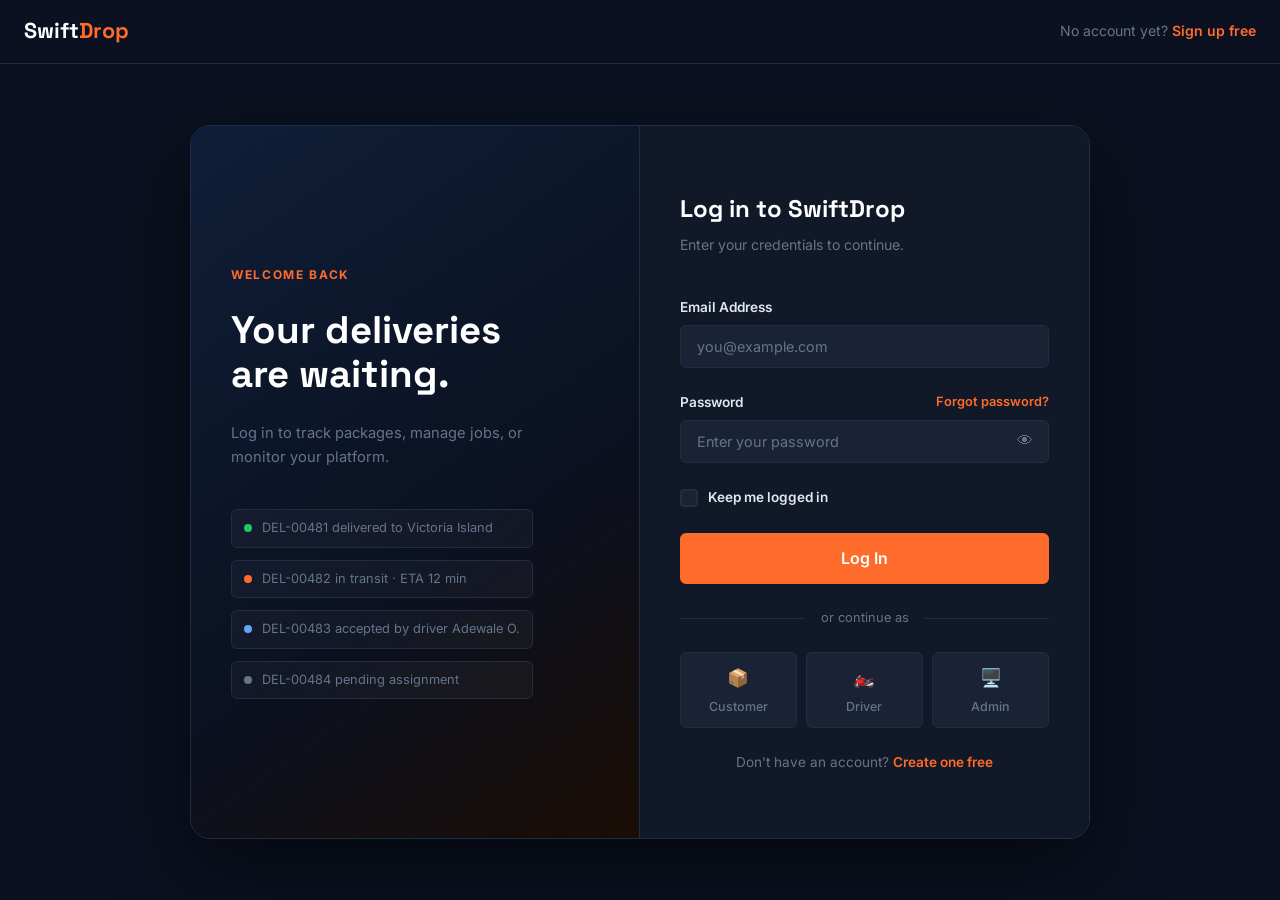
==== login.html @ 88cf41d2 "Initial commit" ====
<!DOCTYPE html>
<html lang="en">
  <head>
    <meta charset="UTF-8" />
    <meta name="viewport" content="width=device-width, initial-scale=1.0" />
    <title>Log In – SwiftDrop</title>
    <link rel="preconnect" href="https://fonts.googleapis.com" />
    <link rel="preconnect" href="https://fonts.gstatic.com" crossorigin />
    <link
      href="https://fonts.googleapis.com/css2?family=Space+Grotesk:wght@400;600;700&family=Inter:wght@400;500;600&display=swap"
      rel="stylesheet"
    />
    <link rel="stylesheet" href="css/style.css" />
    <link rel="stylesheet" href="css/auth.css" />
  </head>
  <body class="auth-page">

    <!-- ===================== HEADER ===================== -->
    <header class="auth-header">
      <a href="app.html" class="nav__logo">
        Swift<span class="accent">Drop</span>
      </a>
      <p class="auth-header__hint">
        No account yet?
        <a href="register.html" class="auth-link">Sign up free</a>
      </p>
    </header>

    <!-- ===================== MAIN ===================== -->
    <main class="auth-main">
      <div class="auth-card">

        <!-- Left panel — branding -->
        <div class="auth-card__panel auth-card__panel--brand">
          <div class="brand-panel__inner">
            <p class="brand-panel__eyebrow">Welcome back</p>
            <h1 class="brand-panel__headline">
              Your deliveries<br />are waiting.
            </h1>
            <p class="brand-panel__sub">
              Log in to track packages, manage jobs, or monitor your platform.
            </p>

            <!-- Mini status feed -->
            <ul class="status-feed" aria-hidden="true">
              <li class="status-feed__item status-feed__item--delivered">
                <span class="status-dot"></span>
                <span>DEL-00481 delivered to Victoria Island</span>
              </li>
              <li class="status-feed__item status-feed__item--transit">
                <span class="status-dot"></span>
                <span>DEL-00482 in transit · ETA 12 min</span>
              </li>
              <li class="status-feed__item status-feed__item--accepted">
                <span class="status-dot"></span>
                <span>DEL-00483 accepted by driver Adewale O.</span>
              </li>
              <li class="status-feed__item status-feed__item--pending">
                <span class="status-dot"></span>
                <span>DEL-00484 pending assignment</span>
              </li>
            </ul>
          </div>
        </div>

        <!-- Right panel — form -->
        <div class="auth-card__panel auth-card__panel--form">
          <div class="form-panel__inner">
            <h2 class="form-panel__title">Log in to SwiftDrop</h2>
            <p class="form-panel__sub">Enter your credentials to continue.</p>

            <form class="auth-form" id="login-form" novalidate>

              <div class="form-group">
                <label for="email">Email Address</label>
                <input
                  type="email"
                  id="email"
                  name="email"
                  placeholder="you@example.com"
                  autocomplete="email"
                  required
                />
                <span class="field-error" id="email-error"></span>
              </div>

              <div class="form-group">
                <div class="form-group__header">
                  <label for="password">Password</label>
                  <a href="#" class="auth-link auth-link--sm">Forgot password?</a>
                </div>
                <div class="input-wrapper">
                  <input
                    type="password"
                    id="password"
                    name="password"
                    placeholder="Enter your password"
                    autocomplete="current-password"
                    required
                  />
                  <button
                    type="button"
                    class="toggle-password"
                    aria-label="Show password"
                    data-target="password"
                  >
                    👁
                  </button>
                </div>
                <span class="field-error" id="password-error"></span>
              </div>

              <div class="form-group form-group--checkbox">
                <label class="checkbox-label">
                  <input type="checkbox" name="remember" id="remember" />
                  <span class="checkbox-custom"></span>
                  Keep me logged in
                </label>
              </div>

              <div class="form-error" id="form-error" role="alert"></div>

              <button type="submit" class="btn btn--primary btn--lg btn--full" id="submit-btn">
                Log In
              </button>

            </form>

            <div class="auth-divider">
              <span>or continue as</span>
            </div>

            <div class="role-links">
              <a href="customer/dashboard.html" class="role-link">
                <span class="role-link__icon">📦</span>
                <span>Customer</span>
              </a>
              <a href="driver/dashboard.html" class="role-link">
                <span class="role-link__icon">🏍️</span>
                <span>Driver</span>
              </a>
              <a href="admin/dashboard.html" class="role-link">
                <span class="role-link__icon">🖥️</span>
                <span>Admin</span>
              </a>
            </div>

            <p class="form-panel__footer">
              Don't have an account?
              <a href="register.html" class="auth-link">Create one free</a>
            </p>
          </div>
        </div>

      </div>
    </main>

    <script>
      // ---- Toggle password visibility ----
      document.querySelectorAll(".toggle-password").forEach((btn) => {
        btn.addEventListener("click", () => {
          const input = document.getElementById(btn.dataset.target);
          const isText = input.type === "text";
          input.type = isText ? "password" : "text";
          btn.textContent = isText ? "👁" : "🙈";
          btn.setAttribute("aria-label", isText ? "Show password" : "Hide password");
        });
      });

      // ---- Basic front-end validation ----
      const form = document.getElementById("login-form");
      const emailInput = document.getElementById("email");
      const passwordInput = document.getElementById("password");
      const emailError = document.getElementById("email-error");
      const passwordError = document.getElementById("password-error");
      const formError = document.getElementById("form-error");
      const submitBtn = document.getElementById("submit-btn");

      function showError(el, msg) {
        el.textContent = msg;
        el.style.display = "block";
      }

      function clearError(el) {
        el.textContent = "";
        el.style.display = "none";
      }

      emailInput.addEventListener("input", () => clearError(emailError));
      passwordInput.addEventListener("input", () => clearError(passwordError));

      form.addEventListener("submit", (e) => {
        e.preventDefault();
        let valid = true;

        clearError(emailError);
        clearError(passwordError);
        clearError(formError);

        const emailVal = emailInput.value.trim();
        const passwordVal = passwordInput.value;

        // Email check
        const emailRegex = /^[^\s@]+@[^\s@]+\.[^\s@]+$/;
        if (!emailVal) {
          showError(emailError, "Email is required.");
          valid = false;
        } else if (!emailRegex.test(emailVal)) {
          showError(emailError, "Enter a valid email address.");
          valid = false;
        }

        // Password check
        if (!passwordVal) {
          showError(passwordError, "Password is required.");
          valid = false;
        } else if (passwordVal.length < 6) {
          showError(passwordError, "Password must be at least 6 characters.");
          valid = false;
        }

        if (!valid) return;

        // Simulate API call (replace with real fetch to /api/auth/login later)
        submitBtn.disabled = true;
        submitBtn.textContent = "Logging in…";

        setTimeout(() => {
          // Placeholder: show success or error
          formError.style.color = "#22c55e";
          formError.textContent = "✓ Login successful! Redirecting…";
          formError.style.display = "block";

          // In Phase 4 this will redirect based on user role from JWT
          // e.g. window.location.href = 'customer/dashboard.html'
          setTimeout(() => {
            submitBtn.disabled = false;
            submitBtn.textContent = "Log In";
            formError.style.display = "none";
          }, 2000);
        }, 1200);
      });
    </script>

  </body>
</html>
---- css/style.css ----
/* ============================================================
   SWIFTDROP — style.css
   Design tokens: dark navy base, electric orange accent
   Fonts: Space Grotesk (display) + Inter (body)
   ============================================================ */

/* ---------- RESET & BASE ---------- */
*, *::before, *::after {
  box-sizing: border-box;
  margin: 0;
  padding: 0;
}

:root {
  /* Colors */
  --color-bg:        #0B1120;
  --color-surface:   #111827;
  --color-surface-2: #1a2336;
  --color-border:    #1f2d45;
  --color-accent:    #FF6B2B;
  --color-accent-dim:#FF6B2B22;
  --color-text:      #e2e8f0;
  --color-muted:     #64748b;
  --color-white:     #ffffff;

  /* Typography */
  --font-display: 'Space Grotesk', sans-serif;
  --font-body:    'Inter', sans-serif;

  /* Spacing scale */
  --space-xs:  0.5rem;
  --space-sm:  1rem;
  --space-md:  1.5rem;
  --space-lg:  2.5rem;
  --space-xl:  4rem;
  --space-2xl: 6rem;

  /* Radii */
  --radius-sm: 6px;
  --radius-md: 12px;
  --radius-lg: 20px;

  /* Transitions */
  --transition: 0.2s ease;
}

html {
  scroll-behavior: smooth;
}

body {
  background-color: var(--color-bg);
  color: var(--color-text);
  font-family: var(--font-body);
  font-size: 1rem;
  line-height: 1.6;
  -webkit-font-smoothing: antialiased;
}

img { display: block; max-width: 100%; }
a { text-decoration: none; color: inherit; }
ul, ol { list-style: none; }

/* ---------- UTILITIES ---------- */
.container {
  max-width: 1160px;
  margin: 0 auto;
  padding: 0 var(--space-md);
}

.accent {
  color: var(--color-accent);
}

/* ---------- BUTTONS ---------- */
.btn {
  display: inline-flex;
  align-items: center;
  justify-content: center;
  gap: 0.5rem;
  font-family: var(--font-body);
  font-size: 0.9rem;
  font-weight: 600;
  padding: 0.6rem 1.25rem;
  border-radius: var(--radius-sm);
  border: 2px solid transparent;
  cursor: pointer;
  transition: background var(--transition), color var(--transition), border-color var(--transition), transform var(--transition);
}

.btn--primary {
  background: var(--color-accent);
  color: var(--color-white);
  border-color: var(--color-accent);
}
.btn--primary:hover {
  background: #e85b1f;
  border-color: #e85b1f;
  transform: translateY(-1px);
}

.btn--ghost {
  background: transparent;
  color: var(--color-text);
  border-color: transparent;
}
.btn--ghost:hover {
  color: var(--color-accent);
}

.btn--outline {
  background: transparent;
  color: var(--color-accent);
  border-color: var(--color-accent);
}
.btn--outline:hover {
  background: var(--color-accent-dim);
  transform: translateY(-1px);
}

.btn--lg {
  font-size: 1rem;
  padding: 0.85rem 1.75rem;
}

.btn--full {
  width: 100%;
}

/* ---------- SECTION SHARED ---------- */
.section__eyebrow {
  font-size: 0.78rem;
  font-weight: 600;
  letter-spacing: 0.12em;
  text-transform: uppercase;
  color: var(--color-accent);
  margin-bottom: var(--space-xs);
}

.section__title {
  font-family: var(--font-display);
  font-size: clamp(1.75rem, 3vw, 2.5rem);
  font-weight: 700;
  color: var(--color-white);
  line-height: 1.2;
  margin-bottom: var(--space-sm);
}

.section__subtitle {
  color: var(--color-muted);
  font-size: 1.05rem;
  max-width: 560px;
  margin-bottom: var(--space-lg);
}

/* ============================================================
   HEADER
   ============================================================ */
.site-header {
  position: sticky;
  top: 0;
  z-index: 100;
  background: rgba(11, 17, 32, 0.9);
  backdrop-filter: blur(12px);
  border-bottom: 1px solid var(--color-border);
}

.nav {
  display: flex;
  align-items: center;
  justify-content: space-between;
  height: 68px;
  gap: var(--space-md);
}

.nav__logo {
  font-family: var(--font-display);
  font-size: 1.35rem;
  font-weight: 700;
  color: var(--color-white);
  flex-shrink: 0;
}

.nav__links {
  display: flex;
  gap: var(--space-md);
}

.nav__links a {
  font-size: 0.9rem;
  font-weight: 500;
  color: var(--color-muted);
  transition: color var(--transition);
}
.nav__links a:hover {
  color: var(--color-text);
}

.nav__actions {
  display: flex;
  align-items: center;
  gap: var(--space-xs);
  flex-shrink: 0;
}

/* ============================================================
   HERO
   ============================================================ */
.hero {
  padding: var(--space-2xl) 0;
  overflow: hidden;
}

.hero__inner {
  display: grid;
  grid-template-columns: 1fr 1fr;
  gap: var(--space-xl);
  align-items: center;
}

.hero__eyebrow {
  font-size: 0.78rem;
  font-weight: 600;
  letter-spacing: 0.12em;
  text-transform: uppercase;
  color: var(--color-accent);
  margin-bottom: var(--space-sm);
}

.hero__headline {
  font-family: var(--font-display);
  font-size: clamp(2.25rem, 4.5vw, 3.5rem);
  font-weight: 700;
  line-height: 1.1;
  color: var(--color-white);
  margin-bottom: var(--space-md);
}

.hero__subtext {
  font-size: 1.05rem;
  color: var(--color-muted);
  max-width: 480px;
  margin-bottom: var(--space-lg);
  line-height: 1.7;
}

.hero__ctas {
  display: flex;
  gap: var(--space-sm);
  flex-wrap: wrap;
}

/* ---------- Delivery Card ---------- */
.hero__card {
  display: flex;
  justify-content: center;
}

.delivery-card {
  background: var(--color-surface);
  border: 1px solid var(--color-border);
  border-radius: var(--radius-lg);
  padding: var(--space-md);
  width: 100%;
  max-width: 360px;
  box-shadow: 0 24px 60px rgba(0,0,0,0.4);
}

.delivery-card__header {
  display: flex;
  align-items: center;
  justify-content: space-between;
  margin-bottom: var(--space-md);
}

.delivery-card__id {
  font-family: var(--font-display);
  font-size: 0.85rem;
  font-weight: 600;
  color: var(--color-muted);
  letter-spacing: 0.05em;
}

.delivery-card__status {
  font-size: 0.72rem;
  font-weight: 700;
  letter-spacing: 0.08em;
  padding: 0.3rem 0.7rem;
  border-radius: 999px;
  border: 1px solid;
  transition: color 0.4s, background 0.4s, border-color 0.4s;
}

.delivery-card__route {
  display: flex;
  flex-direction: column;
  gap: 0;
  margin-bottom: var(--space-md);
}

.route__point {
  display: flex;
  align-items: flex-start;
  gap: var(--space-sm);
}

.route__dot {
  width: 12px;
  height: 12px;
  border-radius: 50%;
  flex-shrink: 0;
  margin-top: 4px;
}
.route__dot--pickup { background: var(--color-accent); }
.route__dot--drop   { background: #22c55e; }

.route__line {
  width: 2px;
  height: 24px;
  background: var(--color-border);
  margin-left: 5px;
}

.route__label {
  font-size: 0.72rem;
  color: var(--color-muted);
  text-transform: uppercase;
  letter-spacing: 0.06em;
  font-weight: 600;
}

.route__address {
  font-size: 0.9rem;
  color: var(--color-text);
  font-weight: 500;
}

.delivery-card__footer {
  display: flex;
  align-items: center;
  justify-content: space-between;
  margin-bottom: var(--space-md);
  padding-top: var(--space-sm);
  border-top: 1px solid var(--color-border);
}

.delivery-card__driver {
  display: flex;
  align-items: center;
  gap: var(--space-sm);
}

.driver-avatar {
  width: 36px;
  height: 36px;
  border-radius: 50%;
  background: var(--color-accent);
  color: var(--color-white);
  font-size: 0.75rem;
  font-weight: 700;
  display: flex;
  align-items: center;
  justify-content: center;
  flex-shrink: 0;
}

.driver-name {
  font-size: 0.88rem;
  font-weight: 600;
  color: var(--color-text);
}
.driver-vehicle {
  font-size: 0.75rem;
  color: var(--color-muted);
}

.delivery-card__eta { text-align: right; }
.eta-label {
  font-size: 0.72rem;
  color: var(--color-muted);
  text-transform: uppercase;
  letter-spacing: 0.06em;
}
.eta-time {
  font-family: var(--font-display);
  font-size: 1.25rem;
  font-weight: 700;
  color: var(--color-accent);
}

/* Progress bar */
.progress-track {
  height: 4px;
  background: var(--color-border);
  border-radius: 999px;
  overflow: hidden;
  margin-bottom: 0.6rem;
}

.progress-fill {
  height: 100%;
  width: 5%;
  border-radius: 999px;
  transition: width 0.6s ease, background 0.4s;
}

.progress-steps {
  display: flex;
  justify-content: space-between;
}

.step {
  font-size: 0.62rem;
  color: var(--color-muted);
  transition: color 0.3s;
}
.step--active { color: var(--color-accent); font-weight: 700; }
.step--done   { color: var(--color-text); }

/* ============================================================
   HOW IT WORKS
   ============================================================ */
.how-it-works {
  padding: var(--space-2xl) 0;
  background: var(--color-surface);
  border-top: 1px solid var(--color-border);
  border-bottom: 1px solid var(--color-border);
}

.how-grid {
  display: grid;
  grid-template-columns: repeat(3, 1fr);
  gap: var(--space-md);
}

.how-card {
  background: var(--color-surface-2);
  border: 1px solid var(--color-border);
  border-radius: var(--radius-md);
  padding: var(--space-lg) var(--space-md);
  position: relative;
}

.how-card--featured {
  border-color: var(--color-accent);
  box-shadow: 0 0 32px rgba(255, 107, 43, 0.12);
}

.how-card__number {
  font-family: var(--font-display);
  font-size: 0.78rem;
  font-weight: 700;
  letter-spacing: 0.1em;
  color: var(--color-accent);
  margin-bottom: var(--space-sm);
}

.how-card__icon {
  font-size: 2rem;
  margin-bottom: var(--space-sm);
}

.how-card__title {
  font-family: var(--font-display);
  font-size: 1.2rem;
  font-weight: 700;
  color: var(--color-white);
  margin-bottom: var(--space-sm);
}

.how-card__steps {
  list-style: decimal;
  padding-left: 1.2rem;
  display: flex;
  flex-direction: column;
  gap: 0.5rem;
}

.how-card__steps li {
  font-size: 0.9rem;
  color: var(--color-muted);
  line-height: 1.5;
}

/* ============================================================
   FEATURES
   ============================================================ */
.features {
  padding: var(--space-2xl) 0;
}

.features-grid {
  display: grid;
  grid-template-columns: repeat(3, 1fr);
  gap: var(--space-md);
}

.feature-card {
  background: var(--color-surface);
  border: 1px solid var(--color-border);
  border-radius: var(--radius-md);
  padding: var(--space-md);
  transition: border-color var(--transition), transform var(--transition);
}

.feature-card:hover {
  border-color: var(--color-accent);
  transform: translateY(-3px);
}

.feature-card__icon {
  font-size: 1.75rem;
  margin-bottom: var(--space-sm);
}

.feature-card__title {
  font-family: var(--font-display);
  font-size: 1rem;
  font-weight: 700;
  color: var(--color-white);
  margin-bottom: 0.5rem;
}

.feature-card__desc {
  font-size: 0.88rem;
  color: var(--color-muted);
  line-height: 1.65;
}

/* ============================================================
   CONTACT
   ============================================================ */
.contact {
  padding: var(--space-2xl) 0;
  background: var(--color-surface);
  border-top: 1px solid var(--color-border);
  border-bottom: 1px solid var(--color-border);
}

.contact__inner {
  display: grid;
  grid-template-columns: 1fr 1fr;
  gap: var(--space-xl);
  align-items: start;
}

.contact__details {
  display: flex;
  flex-direction: column;
  gap: var(--space-xs);
  margin-top: var(--space-md);
}

.contact__details li {
  font-size: 0.95rem;
  color: var(--color-muted);
}

/* ---------- Form ---------- */
.contact__form {
  display: flex;
  flex-direction: column;
  gap: var(--space-md);
}

.form-group {
  display: flex;
  flex-direction: column;
  gap: 0.4rem;
}

.form-group label {
  font-size: 0.85rem;
  font-weight: 600;
  color: var(--color-text);
}

.form-group input,
.form-group textarea {
  background: var(--color-surface-2);
  border: 1px solid var(--color-border);
  border-radius: var(--radius-sm);
  color: var(--color-text);
  font-family: var(--font-body);
  font-size: 0.9rem;
  padding: 0.75rem 1rem;
  outline: none;
  transition: border-color var(--transition);
  resize: vertical;
}

.form-group input::placeholder,
.form-group textarea::placeholder {
  color: var(--color-muted);
}

.form-group input:focus,
.form-group textarea:focus {
  border-color: var(--color-accent);
}

/* ============================================================
   FOOTER
   ============================================================ */
.site-footer {
  padding: var(--space-xl) 0 0;
  border-top: 1px solid var(--color-border);
}

.footer__inner {
  display: grid;
  grid-template-columns: 1fr 2fr;
  gap: var(--space-xl);
  padding-bottom: var(--space-xl);
}

.footer__tagline {
  font-size: 0.88rem;
  color: var(--color-muted);
  margin-top: var(--space-xs);
  max-width: 220px;
}

.footer__nav {
  display: grid;
  grid-template-columns: repeat(3, 1fr);
  gap: var(--space-md);
}

.footer__col h4 {
  font-family: var(--font-display);
  font-size: 0.85rem;
  font-weight: 700;
  color: var(--color-white);
  margin-bottom: var(--space-sm);
  text-transform: uppercase;
  letter-spacing: 0.05em;
}

.footer__col ul {
  display: flex;
  flex-direction: column;
  gap: 0.5rem;
}

.footer__col a {
  font-size: 0.88rem;
  color: var(--color-muted);
  transition: color var(--transition);
}
.footer__col a:hover { color: var(--color-text); }

.footer__bottom {
  border-top: 1px solid var(--color-border);
  padding: var(--space-sm) 0;
  text-align: center;
}

.footer__bottom p {
  font-size: 0.82rem;
  color: var(--color-muted);
}

/* ============================================================
   RESPONSIVE — TABLET
   ============================================================ */
@media (max-width: 900px) {
  .hero__inner {
    grid-template-columns: 1fr;
    text-align: center;
  }
  .hero__subtext { max-width: 100%; }
  .hero__ctas { justify-content: center; }
  .hero__card { display: none; }

  .how-grid,
  .features-grid {
    grid-template-columns: 1fr 1fr;
  }

  .contact__inner {
    grid-template-columns: 1fr;
  }

  .footer__inner {
    grid-template-columns: 1fr;
    gap: var(--space-lg);
  }
}

/* ============================================================
   RESPONSIVE — MOBILE
   ============================================================ */
@media (max-width: 600px) {
  .nav__links { display: none; }

  .how-grid,
  .features-grid {
    grid-template-columns: 1fr;
  }

  .footer__nav {
    grid-template-columns: 1fr 1fr;
  }

  .hero__headline { font-size: 2rem; }
}

/* ============================================================
   REDUCED MOTION
   ============================================================ */
@media (prefers-reduced-motion: reduce) {
  *, *::before, *::after {
    transition-duration: 0.01ms !important;
    animation-duration: 0.01ms !important;
  }
}
---- css/auth.css ----
/* ============================================================
   SWIFTDROP — auth.css
   Styles for login.html and register.html
   ============================================================ */

/* ---------- AUTH PAGE LAYOUT ---------- */
.auth-page {
  min-height: 100vh;
  display: flex;
  flex-direction: column;
}

/* ---------- AUTH HEADER ---------- */
.auth-header {
  display: flex;
  align-items: center;
  justify-content: space-between;
  padding: 0 var(--space-md);
  height: 64px;
  border-bottom: 1px solid var(--color-border);
  flex-shrink: 0;
}

.auth-header__hint {
  font-size: 0.88rem;
  color: var(--color-muted);
}

/* ---------- AUTH MAIN ---------- */
.auth-main {
  flex: 1;
  display: flex;
  align-items: center;
  justify-content: center;
  padding: var(--space-lg) var(--space-md);
}

/* ---------- AUTH CARD (two-panel layout) ---------- */
.auth-card {
  display: grid;
  grid-template-columns: 1fr 1fr;
  width: 100%;
  max-width: 900px;
  min-height: 580px;
  border-radius: var(--radius-lg);
  overflow: hidden;
  border: 1px solid var(--color-border);
  box-shadow: 0 32px 80px rgba(0, 0, 0, 0.5);
}

/* ---------- BRAND PANEL (left) ---------- */
.auth-card__panel--brand {
  background: linear-gradient(
    145deg,
    #0f1e38 0%,
    #0B1120 60%,
    #1a0d05 100%
  );
  border-right: 1px solid var(--color-border);
  display: flex;
  align-items: center;
  padding: var(--space-xl) var(--space-lg);
}

.brand-panel__inner {
  display: flex;
  flex-direction: column;
  gap: var(--space-md);
}

.brand-panel__eyebrow {
  font-size: 0.75rem;
  font-weight: 700;
  letter-spacing: 0.14em;
  text-transform: uppercase;
  color: var(--color-accent);
}

.brand-panel__headline {
  font-family: var(--font-display);
  font-size: clamp(1.75rem, 3vw, 2.4rem);
  font-weight: 700;
  color: var(--color-white);
  line-height: 1.15;
}

.brand-panel__sub {
  font-size: 0.92rem;
  color: var(--color-muted);
  line-height: 1.65;
  max-width: 300px;
}

/* ---------- Status feed (login page) ---------- */
.status-feed {
  display: flex;
  flex-direction: column;
  gap: 0.75rem;
  margin-top: var(--space-sm);
}

.status-feed__item {
  display: flex;
  align-items: center;
  gap: 0.6rem;
  font-size: 0.8rem;
  color: var(--color-muted);
  background: rgba(255,255,255,0.03);
  border: 1px solid var(--color-border);
  border-radius: var(--radius-sm);
  padding: 0.5rem 0.75rem;
}

.status-dot {
  width: 8px;
  height: 8px;
  border-radius: 50%;
  flex-shrink: 0;
}

.status-feed__item--delivered .status-dot { background: #22c55e; }
.status-feed__item--transit  .status-dot  { background: var(--color-accent); }
.status-feed__item--accepted .status-dot  { background: #60a5fa; }
.status-feed__item--pending  .status-dot  { background: var(--color-muted); }

/* ---------- Benefit list (register page) ---------- */
.benefit-list {
  display: flex;
  flex-direction: column;
  gap: var(--space-md);
  margin-top: var(--space-sm);
}

.benefit-item {
  display: flex;
  align-items: flex-start;
  gap: var(--space-sm);
}

.benefit-icon {
  font-size: 1.4rem;
  flex-shrink: 0;
  margin-top: 2px;
}

.benefit-item strong {
  display: block;
  font-size: 0.9rem;
  font-weight: 600;
  color: var(--color-white);
  margin-bottom: 0.2rem;
}

.benefit-item p {
  font-size: 0.82rem;
  color: var(--color-muted);
  line-height: 1.5;
}

/* ---------- FORM PANEL (right) ---------- */
.auth-card__panel--form {
  background: var(--color-surface);
  display: flex;
  align-items: center;
  padding: var(--space-xl) var(--space-lg);
  overflow-y: auto;
}

.form-panel__inner {
  width: 100%;
  max-width: 380px;
  margin: 0 auto;
}

.form-panel__title {
  font-family: var(--font-display);
  font-size: 1.5rem;
  font-weight: 700;
  color: var(--color-white);
  margin-bottom: 0.35rem;
}

.form-panel__sub {
  font-size: 0.88rem;
  color: var(--color-muted);
  margin-bottom: var(--space-lg);
}

.form-panel__footer {
  font-size: 0.85rem;
  color: var(--color-muted);
  text-align: center;
  margin-top: var(--space-md);
}

/* ---------- AUTH FORM ---------- */
.auth-form {
  display: flex;
  flex-direction: column;
  gap: var(--space-md);
}

.form-group {
  display: flex;
  flex-direction: column;
  gap: 0.4rem;
}

.form-group__header {
  display: flex;
  align-items: center;
  justify-content: space-between;
}

.form-group label {
  font-size: 0.85rem;
  font-weight: 600;
  color: var(--color-text);
}

.form-group input,
.form-group select,
.form-group textarea {
  background: var(--color-surface-2);
  border: 1px solid var(--color-border);
  border-radius: var(--radius-sm);
  color: var(--color-text);
  font-family: var(--font-body);
  font-size: 0.9rem;
  padding: 0.75rem 1rem;
  outline: none;
  transition: border-color var(--transition), box-shadow var(--transition);
  width: 100%;
}

.form-group input::placeholder { color: var(--color-muted); }

.form-group input:focus,
.form-group select:focus {
  border-color: var(--color-accent);
  box-shadow: 0 0 0 3px rgba(255, 107, 43, 0.12);
}

/* Select arrow */
.form-group select {
  appearance: none;
  background-image: url("data:image/svg+xml,%3Csvg xmlns='http://www.w3.org/2000/svg' width='12' height='12' viewBox='0 0 12 12'%3E%3Cpath fill='%2364748b' d='M6 8L1 3h10z'/%3E%3C/svg%3E");
  background-repeat: no-repeat;
  background-position: right 1rem center;
  cursor: pointer;
}

/* Input with toggle button */
.input-wrapper {
  position: relative;
  display: flex;
  align-items: center;
}

.input-wrapper input {
  padding-right: 3rem;
}

.toggle-password {
  position: absolute;
  right: 0.75rem;
  background: none;
  border: none;
  cursor: pointer;
  font-size: 1rem;
  color: var(--color-muted);
  padding: 0.25rem;
  line-height: 1;
  transition: color var(--transition);
}
.toggle-password:hover { color: var(--color-text); }

/* ---------- FIELD ERRORS ---------- */
.field-error {
  font-size: 0.78rem;
  color: #ef4444;
  display: none;
}

/* ---------- FORM-LEVEL ERROR / SUCCESS ---------- */
.form-error {
  font-size: 0.85rem;
  color: #ef4444;
  padding: 0.65rem 1rem;
  border-radius: var(--radius-sm);
  background: rgba(239, 68, 68, 0.08);
  border: 1px solid rgba(239, 68, 68, 0.2);
  display: none;
}

/* ---------- CHECKBOX ---------- */
.form-group--checkbox {
  flex-direction: column;
  gap: 0.3rem;
}

.checkbox-label {
  display: flex;
  align-items: center;
  gap: 0.6rem;
  font-size: 0.85rem;
  color: var(--color-muted);
  cursor: pointer;
  user-select: none;
}

.checkbox-label input[type="checkbox"] {
  position: absolute;
  opacity: 0;
  width: 0;
  height: 0;
}

.checkbox-custom {
  width: 18px;
  height: 18px;
  border: 2px solid var(--color-border);
  border-radius: 4px;
  background: var(--color-surface-2);
  flex-shrink: 0;
  display: flex;
  align-items: center;
  justify-content: center;
  transition: background var(--transition), border-color var(--transition);
}

.checkbox-label input[type="checkbox"]:checked + .checkbox-custom {
  background: var(--color-accent);
  border-color: var(--color-accent);
}

.checkbox-label input[type="checkbox"]:checked + .checkbox-custom::after {
  content: "✓";
  color: white;
  font-size: 0.7rem;
  font-weight: 700;
}

/* ---------- PASSWORD STRENGTH ---------- */
.password-strength {
  height: 3px;
  background: var(--color-border);
  border-radius: 999px;
  overflow: hidden;
  margin-top: 0.25rem;
}

.strength-fill {
  height: 100%;
  width: 0%;
  border-radius: 999px;
  transition: width 0.3s ease, background 0.3s;
}

.strength-label {
  font-size: 0.75rem;
  font-weight: 600;
  margin-top: 0.2rem;
  min-height: 1rem;
}

/* ---------- ROLE SELECTOR ---------- */
.role-selector {
  display: grid;
  grid-template-columns: 1fr 1fr;
  gap: 0.75rem;
}

.role-option input[type="radio"] {
  position: absolute;
  opacity: 0;
  width: 0;
  height: 0;
}

.role-option__card {
  display: flex;
  flex-direction: column;
  align-items: center;
  gap: 0.3rem;
  padding: 0.9rem var(--space-sm);
  border: 2px solid var(--color-border);
  border-radius: var(--radius-md);
  cursor: pointer;
  background: var(--color-surface-2);
  transition: border-color var(--transition), background var(--transition);
  text-align: center;
}

.role-option input[type="radio"]:checked + .role-option__card {
  border-color: var(--color-accent);
  background: var(--color-accent-dim);
}

.role-option__icon { font-size: 1.5rem; }
.role-option__label {
  font-size: 0.85rem;
  font-weight: 700;
  color: var(--color-white);
}
.role-option__desc {
  font-size: 0.72rem;
  color: var(--color-muted);
}

/* ---------- AUTH DIVIDER ---------- */
.auth-divider {
  display: flex;
  align-items: center;
  gap: var(--space-sm);
  margin: var(--space-md) 0;
  color: var(--color-muted);
  font-size: 0.8rem;
}
.auth-divider::before,
.auth-divider::after {
  content: "";
  flex: 1;
  height: 1px;
  background: var(--color-border);
}

/* ---------- ROLE QUICK LINKS (login page) ---------- */
.role-links {
  display: grid;
  grid-template-columns: repeat(3, 1fr);
  gap: 0.6rem;
  margin-bottom: var(--space-md);
}

.role-link {
  display: flex;
  flex-direction: column;
  align-items: center;
  gap: 0.3rem;
  padding: 0.65rem 0.5rem;
  border: 1px solid var(--color-border);
  border-radius: var(--radius-sm);
  background: var(--color-surface-2);
  font-size: 0.78rem;
  color: var(--color-muted);
  font-weight: 500;
  transition: border-color var(--transition), color var(--transition);
}
.role-link:hover {
  border-color: var(--color-accent);
  color: var(--color-text);
}

.role-link__icon { font-size: 1.1rem; }

/* ---------- AUTH LINK ---------- */
.auth-link {
  color: var(--color-accent);
  font-weight: 600;
  transition: opacity var(--transition);
}
.auth-link:hover { opacity: 0.8; }
.auth-link--sm { font-size: 0.8rem; }

/* ============================================================
   RESPONSIVE
   ============================================================ */
@media (max-width: 720px) {
  .auth-card {
    grid-template-columns: 1fr;
    max-width: 480px;
    min-height: unset;
  }

  .auth-card__panel--brand {
    border-right: none;
    border-bottom: 1px solid var(--color-border);
    padding: var(--space-lg) var(--space-md);
  }

  /* Hide status feed and benefit list on small screens to save space */
  .status-feed,
  .benefit-list {
    display: none;
  }

  .brand-panel__headline { font-size: 1.6rem; }

  .auth-card__panel--form {
    padding: var(--space-lg) var(--space-md);
  }
}

@media (max-width: 480px) {
  .auth-main { padding: var(--space-sm); }

  .role-selector { grid-template-columns: 1fr 1fr; }

  .auth-header { padding: 0 var(--space-sm); }
}
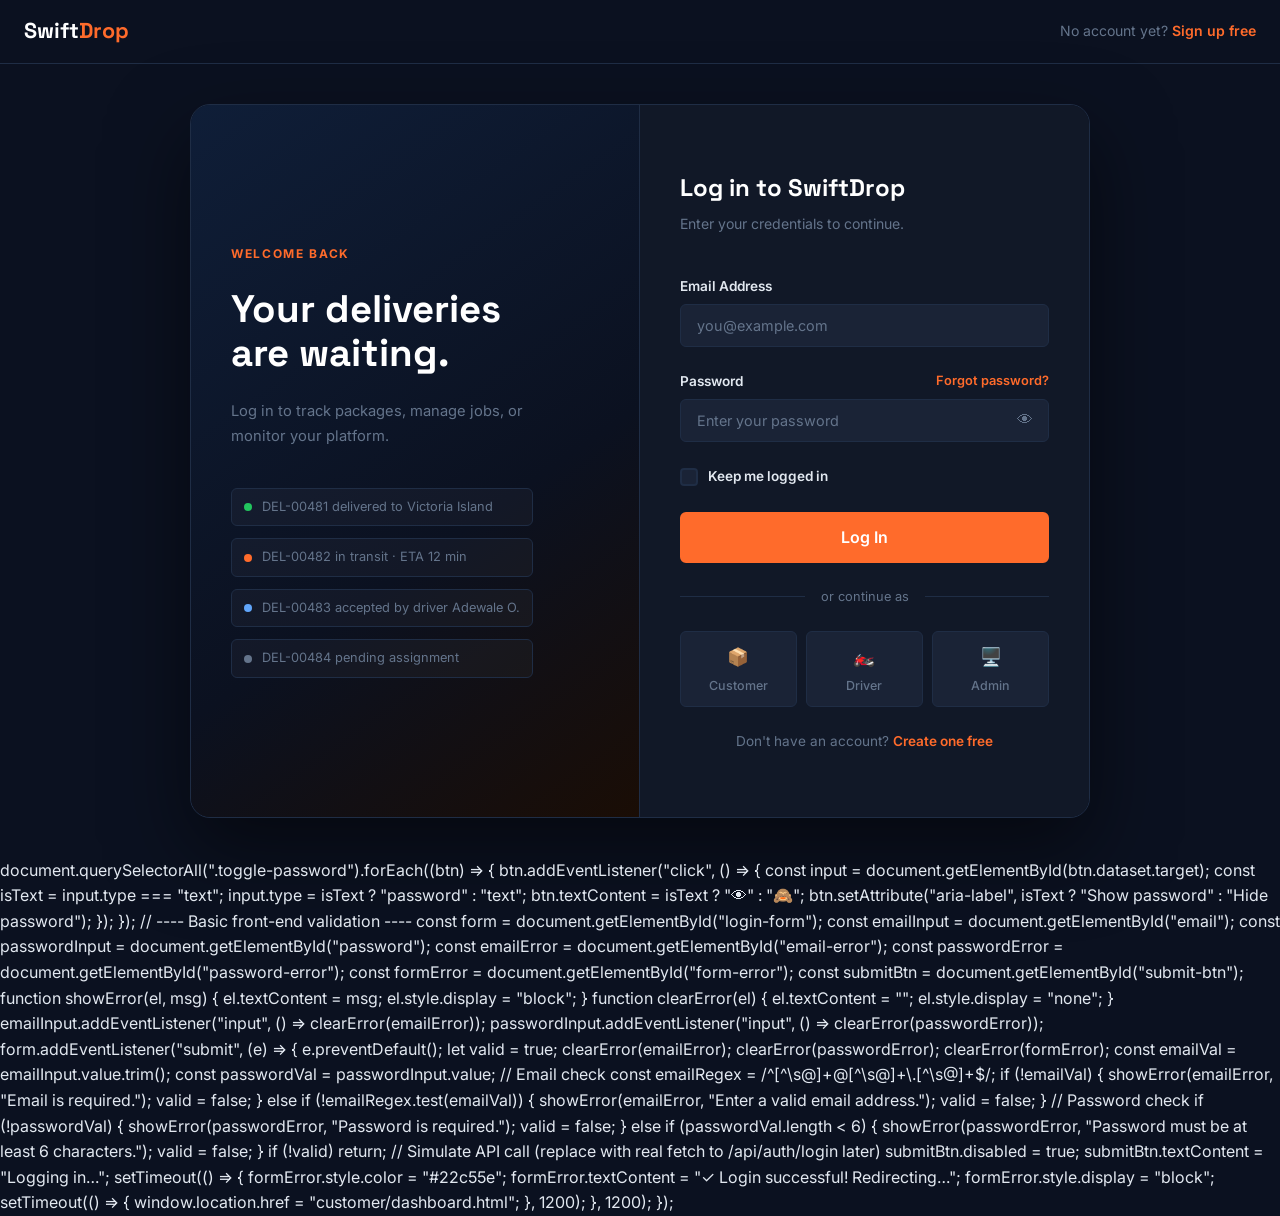
==== commit 2c9c8c3a: "Updated landing page" ====
--- a/login.html
+++ b/login.html
@@ -17,7 +17,7 @@
 
     <!-- ===================== HEADER ===================== -->
     <header class="auth-header">
-      <a href="app.html" class="nav__logo">
+      <a href="index.html" class="nav__logo">
         Swift<span class="accent">Drop</span>
       </a>
       <p class="auth-header__hint">
@@ -155,8 +155,7 @@
       </div>
     </main>
 
-    <script>
-      // ---- Toggle password visibility ----
+    <script src="js/app.js"></script>
       document.querySelectorAll(".toggle-password").forEach((btn) => {
         btn.addEventListener("click", () => {
           const input = document.getElementById(btn.dataset.target);
@@ -226,18 +225,13 @@
         submitBtn.textContent = "Logging in…";
 
         setTimeout(() => {
-          // Placeholder: show success or error
           formError.style.color = "#22c55e";
           formError.textContent = "✓ Login successful! Redirecting…";
           formError.style.display = "block";
 
-          // In Phase 4 this will redirect based on user role from JWT
-          // e.g. window.location.href = 'customer/dashboard.html'
           setTimeout(() => {
-            submitBtn.disabled = false;
-            submitBtn.textContent = "Log In";
-            formError.style.display = "none";
-          }, 2000);
+            window.location.href = "customer/dashboard.html";
+          }, 1200);
         }, 1200);
       });
     </script>
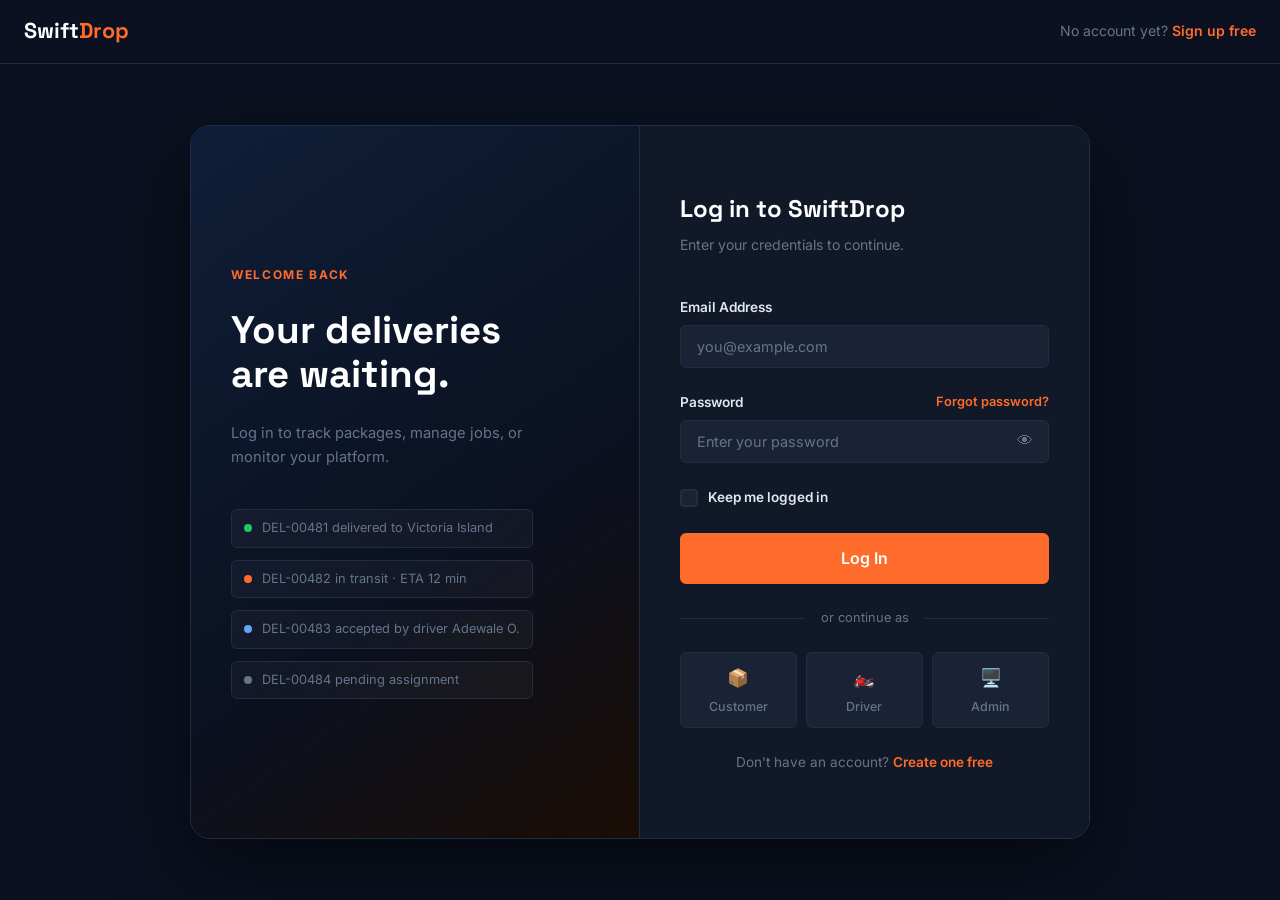
==== commit 9f1b9b59: "update" ====
--- a/login.html
+++ b/login.html
@@ -156,85 +156,5 @@
     </main>
 
     <script src="js/app.js"></script>
-      document.querySelectorAll(".toggle-password").forEach((btn) => {
-        btn.addEventListener("click", () => {
-          const input = document.getElementById(btn.dataset.target);
-          const isText = input.type === "text";
-          input.type = isText ? "password" : "text";
-          btn.textContent = isText ? "👁" : "🙈";
-          btn.setAttribute("aria-label", isText ? "Show password" : "Hide password");
-        });
-      });
-
-      // ---- Basic front-end validation ----
-      const form = document.getElementById("login-form");
-      const emailInput = document.getElementById("email");
-      const passwordInput = document.getElementById("password");
-      const emailError = document.getElementById("email-error");
-      const passwordError = document.getElementById("password-error");
-      const formError = document.getElementById("form-error");
-      const submitBtn = document.getElementById("submit-btn");
-
-      function showError(el, msg) {
-        el.textContent = msg;
-        el.style.display = "block";
-      }
-
-      function clearError(el) {
-        el.textContent = "";
-        el.style.display = "none";
-      }
-
-      emailInput.addEventListener("input", () => clearError(emailError));
-      passwordInput.addEventListener("input", () => clearError(passwordError));
-
-      form.addEventListener("submit", (e) => {
-        e.preventDefault();
-        let valid = true;
-
-        clearError(emailError);
-        clearError(passwordError);
-        clearError(formError);
-
-        const emailVal = emailInput.value.trim();
-        const passwordVal = passwordInput.value;
-
-        // Email check
-        const emailRegex = /^[^\s@]+@[^\s@]+\.[^\s@]+$/;
-        if (!emailVal) {
-          showError(emailError, "Email is required.");
-          valid = false;
-        } else if (!emailRegex.test(emailVal)) {
-          showError(emailError, "Enter a valid email address.");
-          valid = false;
-        }
-
-        // Password check
-        if (!passwordVal) {
-          showError(passwordError, "Password is required.");
-          valid = false;
-        } else if (passwordVal.length < 6) {
-          showError(passwordError, "Password must be at least 6 characters.");
-          valid = false;
-        }
-
-        if (!valid) return;
-
-        // Simulate API call (replace with real fetch to /api/auth/login later)
-        submitBtn.disabled = true;
-        submitBtn.textContent = "Logging in…";
-
-        setTimeout(() => {
-          formError.style.color = "#22c55e";
-          formError.textContent = "✓ Login successful! Redirecting…";
-          formError.style.display = "block";
-
-          setTimeout(() => {
-            window.location.href = "customer/dashboard.html";
-          }, 1200);
-        }, 1200);
-      });
-    </script>
-
   </body>
 </html>
--- a/css/style.css
+++ b/css/style.css
@@ -1,10 +1,4 @@
-/* ============================================================
-   SWIFTDROP — style.css
-   Design tokens: dark navy base, electric orange accent
-   Fonts: Space Grotesk (display) + Inter (body)
-   ============================================================ */
-
-/* ---------- RESET & BASE ---------- */
+
 *, *::before, *::after {
   box-sizing: border-box;
   margin: 0;
@@ -237,12 +231,23 @@
 }
 
 .hero__subtext {
-  font-size: 1.05rem;
-  color: var(--color-muted);
-  max-width: 480px;
-  margin-bottom: var(--space-lg);
-  line-height: 1.7;
-}
+  background: rgba(255, 255, 255, 0.08);
+  backdrop-filter: blur(20px);
+  -webkit-backdrop-filter: blur(20px);
+  border: 1px solid rgba(255, 255, 255, 0.15);
+  border-radius: 24px;
+  padding: 28px;
+  max-width: 600px;
+  box-shadow:0 10px 40px rgba(0, 0, 0, 0.25);
+  transition: all 0.3s ease;
+}
+
+.hero__subtext:hover {
+  transform: translateY(-5px);
+  background: rgba(255, 255, 255, 0.12);
+  box-shadow:0 15px 50px rgba(0, 0, 0, 0.35);
+}
+HTML
 
 .hero__ctas {
   display: flex;
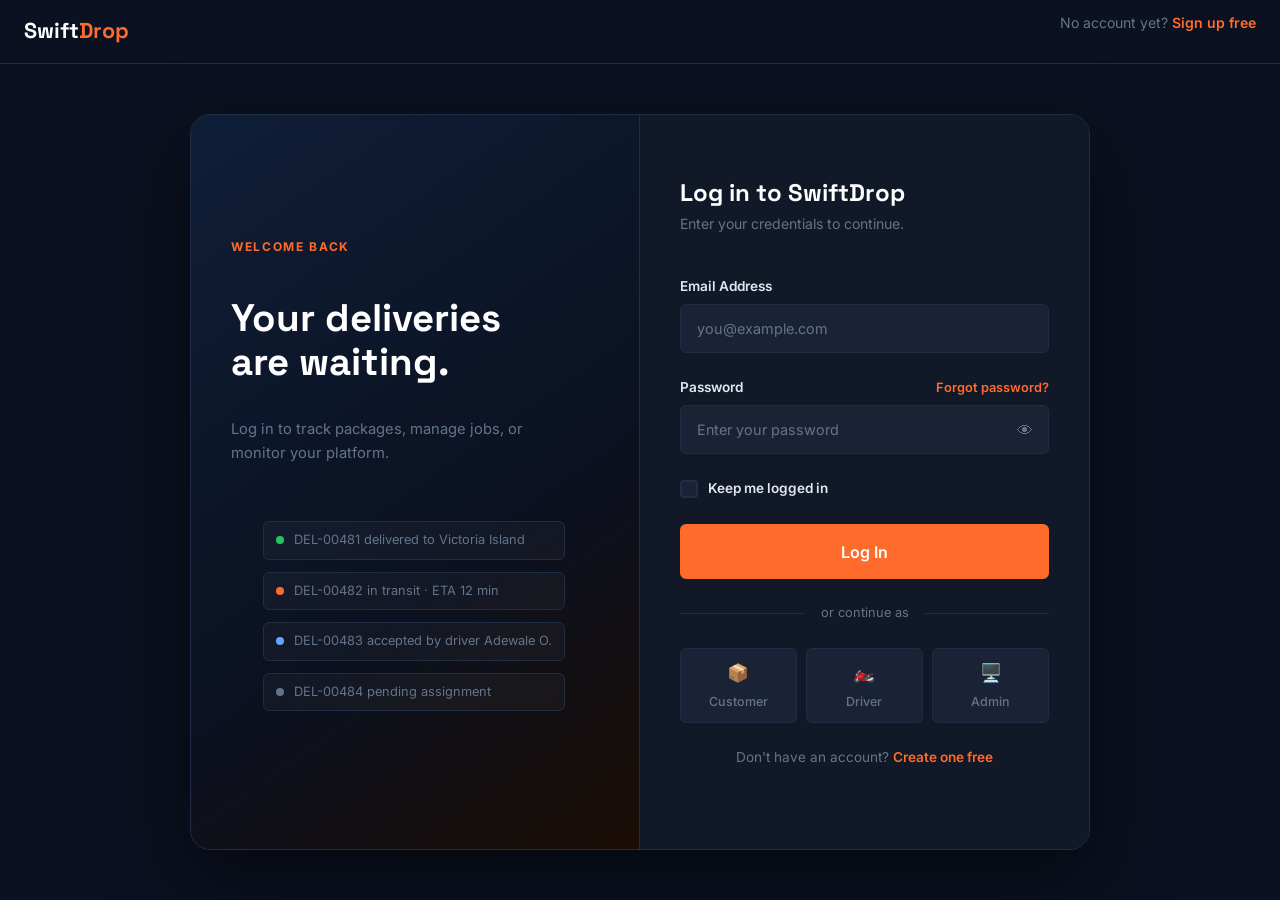
==== commit 85a99614: "Initial commit" ====
--- a/login.html
+++ b/login.html
@@ -10,6 +10,7 @@
       href="https://fonts.googleapis.com/css2?family=Space+Grotesk:wght@400;600;700&family=Inter:wght@400;500;600&display=swap"
       rel="stylesheet"
     />
+    <link href="https://cdn.jsdelivr.net/npm/bootstrap@5.3.3/dist/css/bootstrap.min.css" rel="stylesheet" />
     <link rel="stylesheet" href="css/style.css" />
     <link rel="stylesheet" href="css/auth.css" />
   </head>
@@ -155,6 +156,7 @@
       </div>
     </main>
 
+    <script src="https://cdn.jsdelivr.net/npm/bootstrap@5.3.3/dist/js/bootstrap.bundle.min.js"></script>
     <script src="js/app.js"></script>
   </body>
 </html>
--- a/css/style.css
+++ b/css/style.css
@@ -230,23 +230,6 @@
   margin-bottom: var(--space-md);
 }
 
-.hero__subtext {
-  background: rgba(255, 255, 255, 0.08);
-  backdrop-filter: blur(20px);
-  -webkit-backdrop-filter: blur(20px);
-  border: 1px solid rgba(255, 255, 255, 0.15);
-  border-radius: 24px;
-  padding: 28px;
-  max-width: 600px;
-  box-shadow:0 10px 40px rgba(0, 0, 0, 0.25);
-  transition: all 0.3s ease;
-}
-
-.hero__subtext:hover {
-  transform: translateY(-5px);
-  background: rgba(255, 255, 255, 0.12);
-  box-shadow:0 15px 50px rgba(0, 0, 0, 0.35);
-}
 HTML
 
 .hero__ctas {
--- a/css/auth.css
+++ b/css/auth.css
@@ -1,16 +1,10 @@
-/* ============================================================
-   SWIFTDROP — auth.css
-   Styles for login.html and register.html
-   ============================================================ */
-
-/* ---------- AUTH PAGE LAYOUT ---------- */
+
 .auth-page {
   min-height: 100vh;
   display: flex;
   flex-direction: column;
 }
 
-/* ---------- AUTH HEADER ---------- */
 .auth-header {
   display: flex;
   align-items: center;
